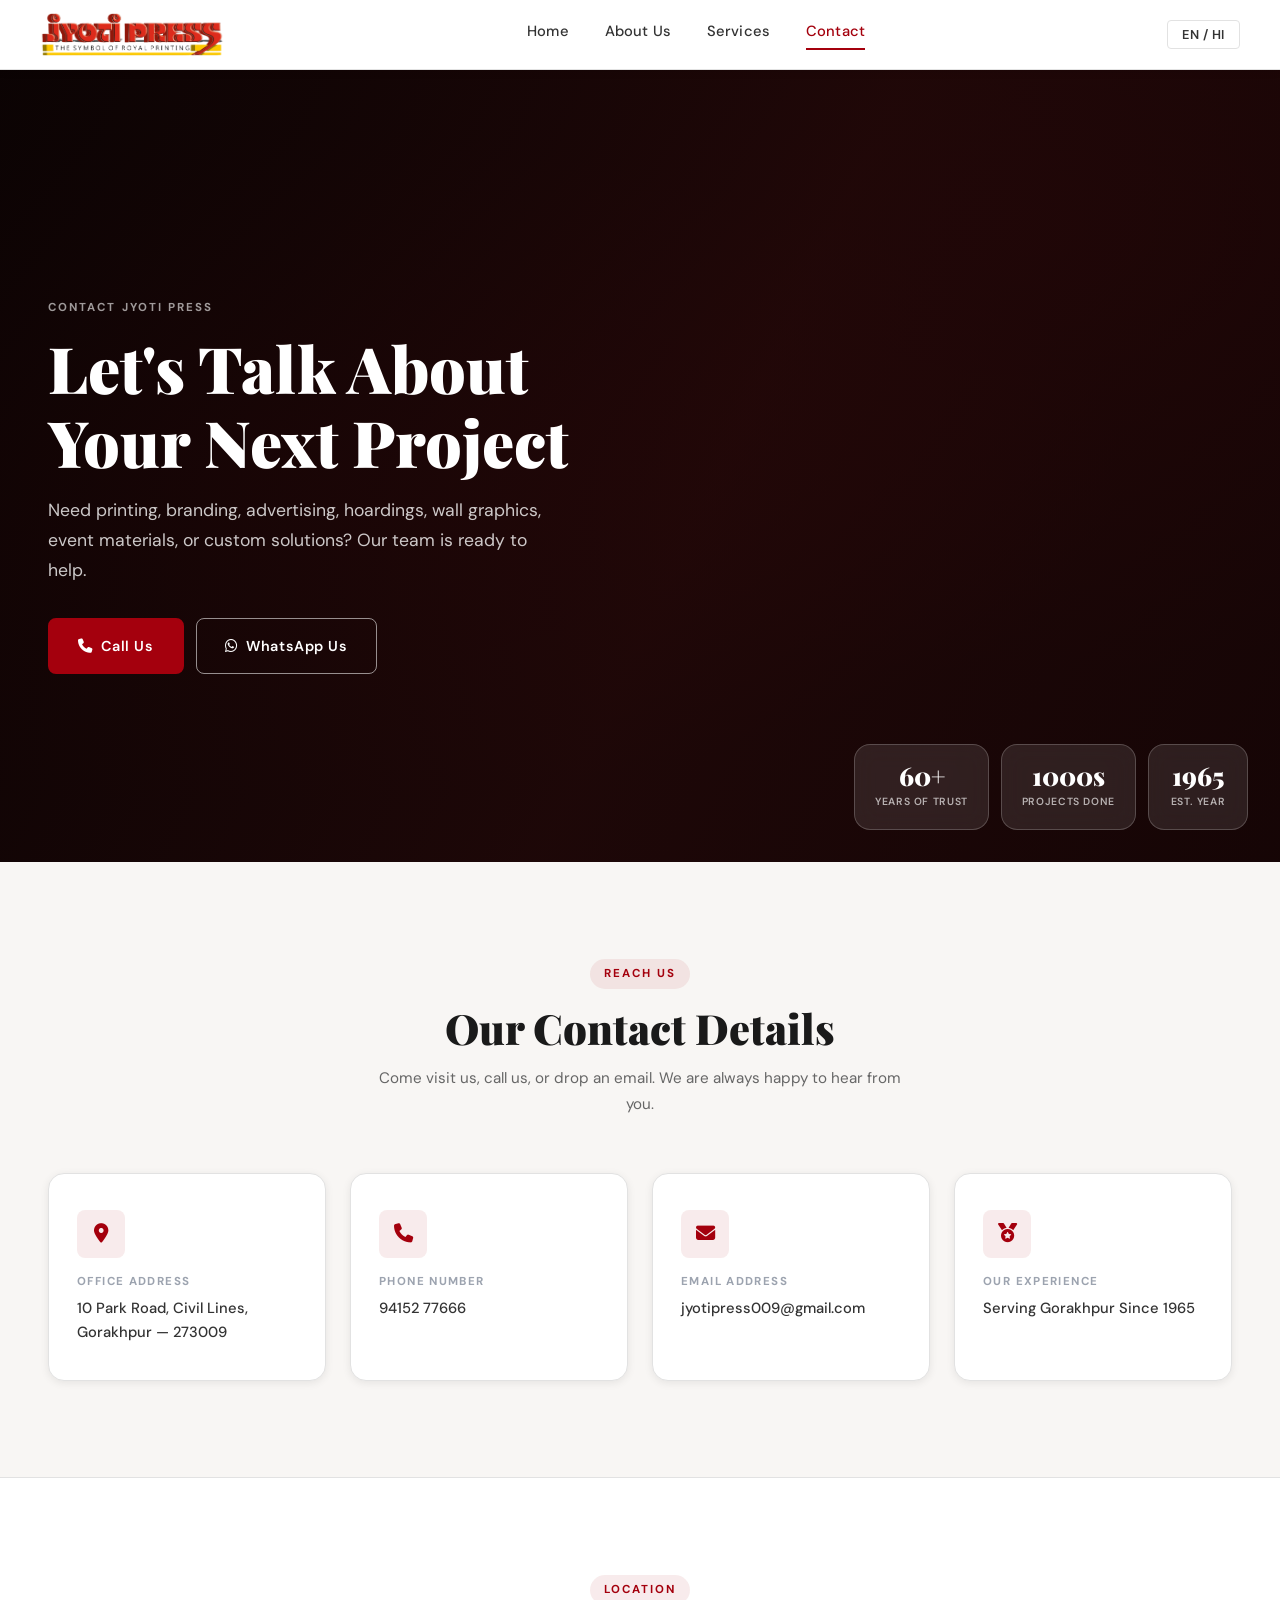
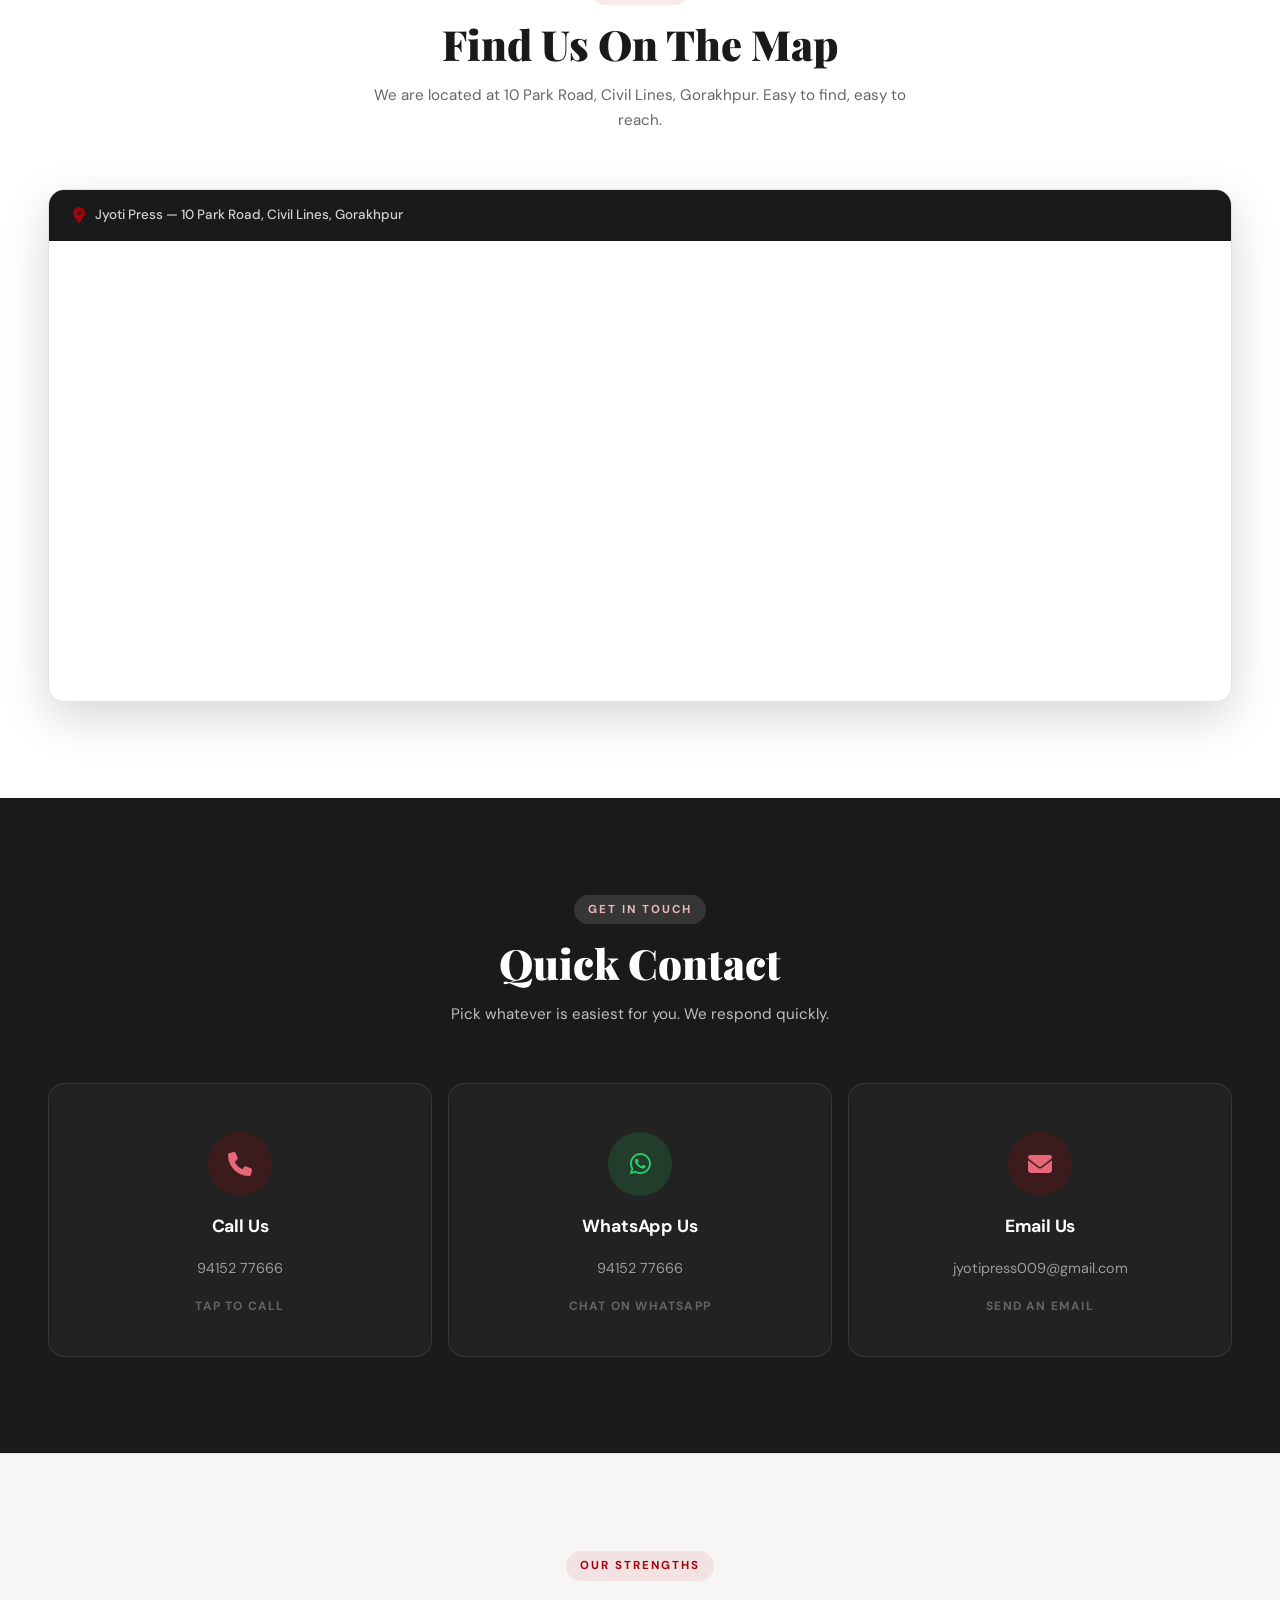
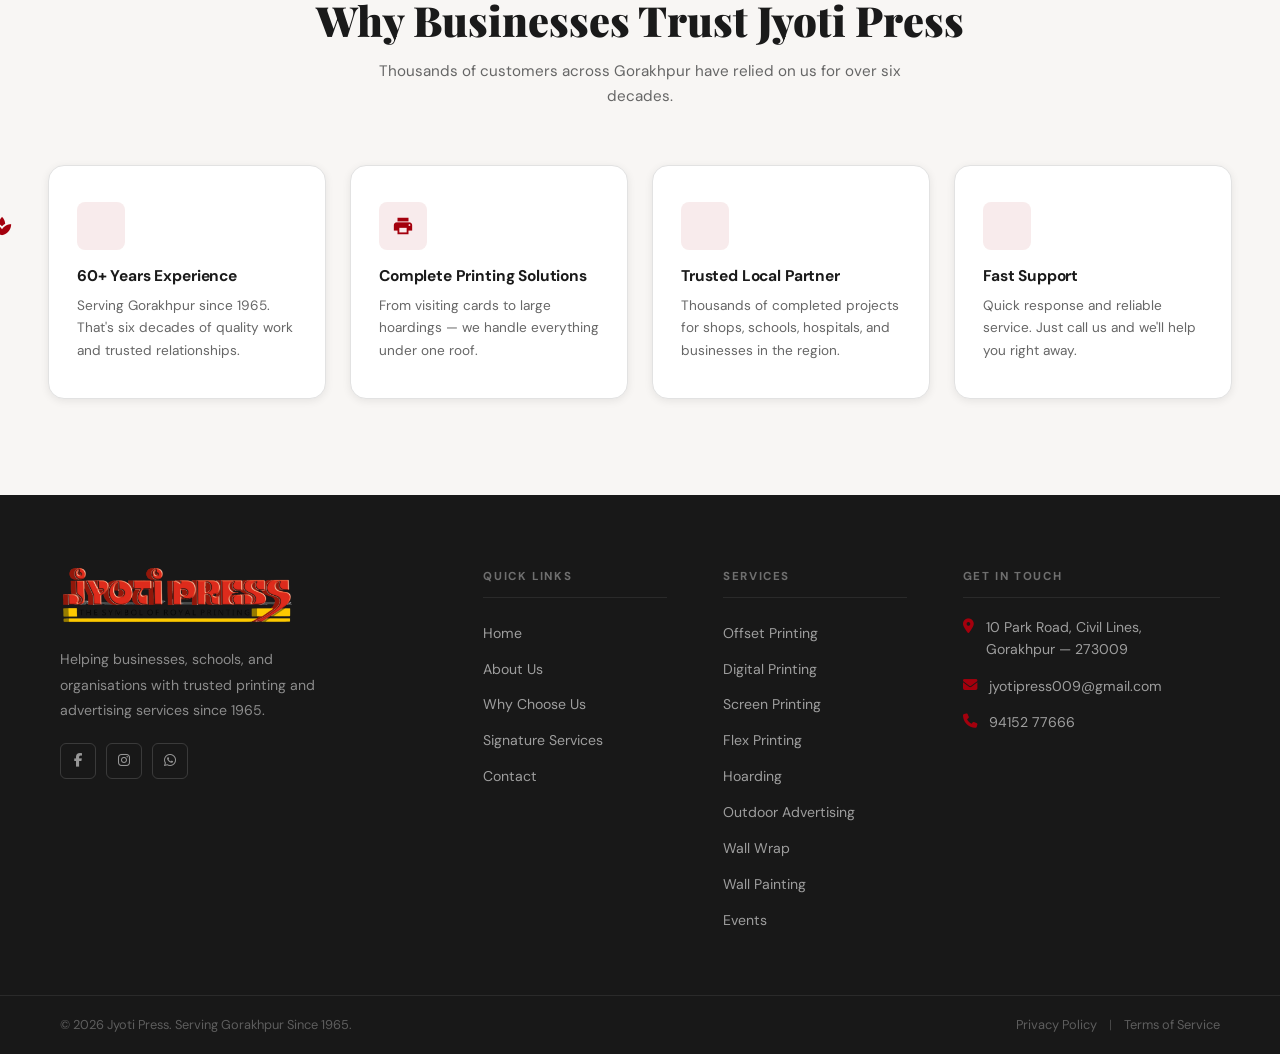
==== pages/contact.html @ e86c391b "Complete website updates and language system improvements" ====
<!DOCTYPE html>
<html lang="en">

<head>
    <meta charset="UTF-8" />
    <meta name="viewport" content="width=device-width, initial-scale=1.0" />
    <title data-i18n="ct.page.title">Contact – Jyoti Press</title>
    <link rel="stylesheet" href="../css/contact.css" />
    <link
        href="https://fonts.googleapis.com/css2?family=Playfair+Display:wght@700;900&family=DM+Sans:wght@400;500;600&display=swap"
        rel="stylesheet" />
    <link href="https://fonts.googleapis.com/icon?family=Material+Icons" rel="stylesheet" />
    <link rel="stylesheet" href="https://cdnjs.cloudflare.com/ajax/libs/font-awesome/6.5.2/css/all.min.css" />
</head>

<body>

    <!-- ========== NAVBAR ========== -->
    <header class="navbar" id="navbar">
        <div class="nav-inner">
            <a href="../index.html" class="nav-logo">
                <img id="siteLogo" src="../assets/img/eng_logo.png" alt="Jyoti Press"
                    onerror="this.style.display='none';this.nextElementSibling.style.display='block'" />
                <span class="logo-fallback">Jyoti Press</span>
            </a>
            <nav class="nav-links">
                <a href="../index.html" data-i18n="nav.home">Home</a>
                <a href="../index.html#about" data-i18n="nav.about">About us</a>
                <a href="services.html" data-i18n="nav.services">Services</a>
                <a href="contact.html" class="active" data-i18n="nav.contact">Contact</a>
            </nav>
            <div class="nav-actions">
                <button class="lang-btn language-btn">EN / HI</button>
                <button class="hamburger" id="hamburger" aria-label="Menu">
                    <span></span><span></span><span></span>
                </button>
            </div>
        </div>
        <div class="mobile-nav" id="mobileNav">
            <a href="../index.html" data-i18n="nav.home">Home</a>
            <a href="../index.html#about" data-i18n="nav.about">About us</a>
            <a href="services.html" data-i18n="nav.services">Services</a>
            <a href="contact.html" class="active" data-i18n="nav.contact">Contact</a>
        </div>
    </header>

    <!-- ========== SECTION 1: CONTACT HERO ========== -->
    <section class="ct-hero">
        <div class="ct-hero-bg"></div>
        <div class="ct-hero-overlay"></div>
        <div class="ct-hero-content">
            <p class="ct-eyebrow" data-i18n="ct.hero.eyebrow">Contact Jyoti Press</p>
            <h1 class="ct-heading" data-i18n-html="ct.hero.heading">Let's Talk About<br />Your Next Project</h1>
            <p class="ct-sub" data-i18n="ct.hero.sub">Need printing, branding, advertising, hoardings, wall graphics,
                event materials, or custom solutions? Our team is ready to help.</p>
            <div class="ct-hero-btns">
                <a href="tel:9415277666" class="btn-primary">
                    <i class="fa-solid fa-phone"></i>
                    <span data-i18n="ct.hero.btn.call">Call Us</span>
                </a>
                <a href="https://wa.me/919415277666" target="_blank" rel="noopener" class="btn-outline">
                    <i class="fa-brands fa-whatsapp"></i>
                    <span data-i18n="ct.hero.btn.wa">WhatsApp Us</span>
                </a>
            </div>
        </div>
        <div class="ct-hero-stats">
            <div class="ct-stat">
                <span class="ct-stat-num">60+</span>
                <span class="ct-stat-label" data-i18n="ct.stat.trust">Years of Trust</span>
            </div>
            <div class="ct-stat">
                <span class="ct-stat-num">1000s</span>
                <span class="ct-stat-label" data-i18n="ct.stat.projects">Projects Done</span>
            </div>
            <div class="ct-stat">
                <span class="ct-stat-num">1965</span>
                <span class="ct-stat-label" data-i18n="ct.stat.est">Est. Year</span>
            </div>
        </div>
    </section>

    <!-- ========== SECTION 2: CONTACT INFORMATION ========== -->
    <section class="ct-info">
        <div class="ct-container">
            <div class="ct-section-header">
                <span class="ct-section-tag" data-i18n="ct.info.tag">Reach Us</span>
                <h2 class="ct-section-heading" data-i18n="ct.info.heading">Our Contact Details</h2>
                <p class="ct-section-sub" data-i18n="ct.info.sub">Come visit us, call us, or drop an email. We are
                    always happy to hear from you.</p>
            </div>
            <div class="ct-info-grid">

                <div class="ct-info-card" data-reveal>
                    <div class="ct-info-icon">
                        <i class="fa-solid fa-location-dot"></i>
                    </div>
                    <div class="ct-info-body">
                        <h3 data-i18n="ct.card.address.title">Office Address</h3>
                        <p data-i18n-html="ct.card.address.body">10 Park Road, Civil Lines,<br />Gorakhpur &mdash;
                            273009</p>
                    </div>
                </div>

                <div class="ct-info-card" data-reveal>
                    <div class="ct-info-icon">
                        <i class="fa-solid fa-phone"></i>
                    </div>
                    <div class="ct-info-body">
                        <h3 data-i18n="ct.card.phone.title">Phone Number</h3>
                        <p><a href="tel:9415277666">94152 77666</a></p>
                    </div>
                </div>

                <div class="ct-info-card" data-reveal>
                    <div class="ct-info-icon">
                        <i class="fa-solid fa-envelope"></i>
                    </div>
                    <div class="ct-info-body">
                        <h3 data-i18n="ct.card.email.title">Email Address</h3>
                        <p><a href="https://mail.google.com/mail/?view=cm&fs=1&to=jyotipress009@gmail.com"
                                target="_blank" rel="noopener noreferrer">jyotipress009@gmail.com</a></p>
                    </div>
                </div>

                <div class="ct-info-card" data-reveal>
                    <div class="ct-info-icon">
                        <i class="fa-solid fa-medal"></i>
                    </div>
                    <div class="ct-info-body">
                        <h3 data-i18n="ct.card.exp.title">Our Experience</h3>
                        <p data-i18n="ct.card.exp.body">Serving Gorakhpur Since 1965</p>
                    </div>
                </div>

            </div>
        </div>
    </section>

    <!-- ========== SECTION 3: GOOGLE MAP ========== -->
    <section class="ct-map">
        <div class="ct-container">
            <div class="ct-section-header">
                <span class="ct-section-tag" data-i18n="ct.map.tag">Location</span>
                <h2 class="ct-section-heading" data-i18n="ct.map.heading">Find Us On The Map</h2>
                <p class="ct-section-sub" data-i18n="ct.map.sub">We are located at 10 Park Road, Civil Lines, Gorakhpur.
                    Easy to find, easy to reach.</p>
            </div>
            <div class="ct-map-wrapper" data-reveal>
                <div class="ct-map-label">
                    <i class="fa-solid fa-location-dot"></i>
                    <span data-i18n="ct.map.label">Jyoti Press — 10 Park Road, Civil Lines, Gorakhpur</span>
                </div>
                <div class="ct-map-frame">
                    <iframe
                        src="https://www.google.com/maps/embed?pb=!1m18!1m12!1m3!1d890.6814086814057!2d83.37813987894381!3d26.75313016111199!2m3!1f0!2f0!2f0!3f0!3m2!1i1024!2i768!4f13.1!3m3!1m2!1s0x39914463c36afdd9%3A0xa5b48ab361d51c6!2sJyoti%20press!5e0!3m2!1sen!2sin!4v1780831730770!5m2!1sen!2sin"
                        width="100%" height="100%" style="border:0;" allowfullscreen="" loading="lazy"
                        referrerpolicy="no-referrer-when-downgrade" title="Jyoti Press Location on Google Maps">
                    </iframe>
                </div>
            </div>
        </div>
    </section>

    <!-- ========== SECTION 4: QUICK CONTACT ACTIONS ========== -->
    <section class="ct-actions">
        <div class="ct-container">
            <div class="ct-section-header ct-section-header--light">
                <span class="ct-section-tag ct-section-tag--light" data-i18n="ct.actions.tag">Get in Touch</span>
                <h2 class="ct-section-heading ct-section-heading--light" data-i18n="ct.actions.heading">Quick Contact
                </h2>
                <p class="ct-section-sub ct-section-sub--light" data-i18n="ct.actions.sub">Pick whatever is easiest for
                    you. We respond quickly.</p>
            </div>
            <div class="ct-actions-grid">

                <a href="tel:9415277666" class="ct-action-card ct-action-card--call" data-reveal>
                    <div class="ct-action-icon">
                        <i class="fa-solid fa-phone"></i>
                    </div>
                    <h3 data-i18n="ct.action.call.title">Call Us</h3>
                    <p>94152 77666</p>
                    <span class="ct-action-cta" data-i18n="ct.action.call.cta">Tap to Call</span>
                </a>

                <a href="https://wa.me/919415277666" target="_blank" rel="noopener"
                    class="ct-action-card ct-action-card--wa" data-reveal>
                    <div class="ct-action-icon">
                        <i class="fa-brands fa-whatsapp"></i>
                    </div>
                    <h3 data-i18n="ct.action.wa.title">WhatsApp Us</h3>
                    <p>94152 77666</p>
                    <span class="ct-action-cta" data-i18n="ct.action.wa.cta">Chat on WhatsApp</span>
                </a>

                <a href="https://mail.google.com/mail/?view=cm&fs=1&to=jyotipress009@gmail.com&su=Inquiry%20from%20Website"
                    target="_blank" rel="noopener noreferrer" class="ct-action-card ct-action-card--email" data-reveal>
                    <div class="ct-action-icon">
                        <i class="fa-solid fa-envelope"></i>
                    </div>
                    <h3 data-i18n="ct.action.email.title">Email Us</h3>
                    <p>jyotipress009@gmail.com</p>
                    <span class="ct-action-cta" data-i18n="ct.action.email.cta">Send an Email</span>
                </a>

            </div>
        </div>
    </section>

    <!-- ========== SECTION 5: BUSINESS INFORMATION ========== -->
    <section class="ct-trust">
        <div class="ct-container">
            <div class="ct-section-header">
                <span class="ct-section-tag" data-i18n="ct.trust.tag">Our Strengths</span>
                <h2 class="ct-section-heading" data-i18n="ct.trust.heading">Why Businesses Trust Jyoti Press</h2>
                <p class="ct-section-sub" data-i18n="ct.trust.sub">Thousands of customers across Gorakhpur have relied
                    on us for over six decades.</p>
            </div>
            <div class="ct-trust-grid">

                <div class="ct-trust-card" data-reveal>
                    <div class="ct-trust-icon">
                        <span class="material-icons">workspace_premium</span>
                    </div>
                    <h4 data-i18n="ct.trust.c1.title">60+ Years Experience</h4>
                    <p data-i18n="ct.trust.c1.desc">Serving Gorakhpur since 1965. That's six decades of quality work and
                        trusted relationships.</p>
                </div>

                <div class="ct-trust-card" data-reveal>
                    <div class="ct-trust-icon">
                        <span class="material-icons">print</span>
                    </div>
                    <h4 data-i18n="ct.trust.c2.title">Complete Printing Solutions</h4>
                    <p data-i18n="ct.trust.c2.desc">From visiting cards to large hoardings — we handle everything under
                        one roof.</p>
                </div>

                <div class="ct-trust-card" data-reveal>
                    <div class="ct-trust-icon">
                        <span class="material-icons">handshake</span>
                    </div>
                    <h4 data-i18n="ct.trust.c3.title">Trusted Local Partner</h4>
                    <p data-i18n="ct.trust.c3.desc">Thousands of completed projects for shops, schools, hospitals, and
                        businesses in the region.</p>
                </div>

                <div class="ct-trust-card" data-reveal>
                    <div class="ct-trust-icon">
                        <span class="material-icons">support_agent</span>
                    </div>
                    <h4 data-i18n="ct.trust.c4.title">Fast Support</h4>
                    <p data-i18n="ct.trust.c4.desc">Quick response and reliable service. Just call us and we'll help you
                        right away.</p>
                </div>

            </div>
        </div>
    </section>

    <!-- ========== FOOTER ========== -->
    <footer class="footer" id="footer">
        <div class="footer-main">
            <div class="footer-grid">

                <div class="footer-col footer-col--brand">
                    <a href="../index.html#home" class="footer-logo-link" tabindex="-1">
                        <img id="footerLogo" src="../assets/img/eng_logo.png" alt="Jyoti Press Logo"
                            class="footer-logo-img" draggable="false" />
                    </a>
                    <p class="footer-brand-desc" data-i18n="footer.brand.desc">Helping businesses, schools, and
                        organisations with trusted printing
                        and advertising services since 1965.</p>
                    <div class="footer-social">
                        <a href="https://facebook.com" target="_blank" rel="noopener" class="footer-social-link"
                            aria-label="Facebook"><i class="fa-brands fa-facebook-f"></i></a>
                        <a href="https://instagram.com" target="_blank" rel="noopener" class="footer-social-link"
                            aria-label="Instagram"><i class="fa-brands fa-instagram"></i></a>
                        <a href="https://wa.me/919415277666" target="_blank" rel="noopener" class="footer-social-link"
                            aria-label="WhatsApp"><i class="fa-brands fa-whatsapp"></i></a>
                    </div>
                </div>

                <div class="footer-col">
                    <h4 class="footer-col-heading" data-i18n="footer.ql.heading">Quick Links</h4>
                    <ul class="footer-links-list">
                        <li><a href="../index.html#home" data-i18n="footer.ql.home">Home</a></li>
                        <li><a href="../index.html#about" data-i18n="footer.ql.about">About Us</a></li>
                        <li><a href="../index.html#why-us" data-i18n="footer.ql.whyus">Why Choose Us</a></li>
                        <li><a href="../index.html#services" data-i18n="footer.ql.services">Our Services</a></li>
                        <li><a href="contact.html" data-i18n="footer.ql.contact">Contact</a></li>
                    </ul>
                </div>

                <div class="footer-col">
                    <h4 class="footer-col-heading" data-i18n="footer.sv.heading">Services</h4>
                    <ul class="footer-links-list">
                        <li><a href="services.html#offset-printing" data-i18n="footer.sv.offset">Offset Printing</a>
                        </li>
                        <li><a href="digitalPrinting.html" data-i18n="footer.sv.digital">Digital Printing</a></li>
                        <li><a href="ScreenPrinting.html" data-i18n="footer.sv.screen">Screen Printing</a></li>
                        <li><a href="FlexPrinting.html" data-i18n="footer.sv.flex">Flex Printing</a></li>
                        <li><a href="Hoarding.html" data-i18n="footer.sv.hoarding">Hoarding</a></li>
                        <li><a href="OutdoorAdvertising.html" data-i18n="footer.sv.outdoor">Outdoor Advertising</a></li>
                        <li><a href="WallWrap.html" data-i18n="footer.sv.wallwrap">Wall Wrap</a></li>
                        <li><a href="WallPainting.html" data-i18n="footer.sv.wallpaint">Wall Painting</a></li>
                        <li><a href="Event.html" data-i18n="footer.sv.events">Events</a></li>
                    </ul>
                </div>

                <div class="footer-col">
                    <h4 class="footer-col-heading" data-i18n="footer.ct.heading">Get In Touch</h4>
                    <ul class="footer-contact-list">
                        <li>
                            <i class="fa-solid fa-location-dot"></i>
                            <span data-i18n-html="footer.ct.address">10 Park Road, Civil Lines,<br>Gorakhpur &mdash;
                                273009</span>
                        </li>
                        <li>
                            <i class="fa-solid fa-envelope"></i>
                            <a href="https://mail.google.com/mail/?view=cm&fs=1&to=jyotipress009@gmail.com"
                                target="_blank" rel="noopener noreferrer">
                                jyotipress009@gmail.com
                            </a>
                        </li>
                        <li>
                            <i class="fa-solid fa-phone"></i>
                            <a href="tel:9415277666">94152 77666</a>
                        </li>
                    </ul>
                </div>

            </div>
        </div>
        <div class="footer-bottom">
            <div class="footer-bottom-inner">
                <span class="footer-copy" data-i18n="footer.copy">&copy; 2026 Jyoti Press. Serving Gorakhpur Since
                    1965.</span>
                <div class="footer-bottom-links">
                    <a href="#" data-i18n="footer.privacy">Privacy Policy</a>
                    <span class="footer-bottom-sep" aria-hidden="true">|</span>
                    <a href="#" data-i18n="footer.terms">Terms of Service</a>
                </div>
            </div>
        </div>
    </footer>

    <script src="../js/language.js"></script>
    <script src="../js/contact.js"></script>
</body>

</html>
---- css/contact.css ----
/* ============================================================
   JYOTI PRESS — contact.css
   ============================================================ */

:root {
  --red: #a4000d;
  --red-dark: #7A1515;
  --red-light: #C42B2B;
  --white: #FFFFFF;
  --off-white: #F8F6F4;
  --light-gray: #EFEFEF;
  --mid-gray: #9CA3AF;
  --dark: #1A1A1A;
  --dark-2: #1c1c1c;
  --footer-bg: #181818;
  --footer-border: rgba(255, 255, 255, 0.08);
  --text: #333333;
  --text-light: #666666;
  --border: #E2E2E2;
  --shadow-sm: 0 2px 8px rgba(0, 0, 0, 0.08);
  --shadow-md: 0 6px 24px rgba(0, 0, 0, 0.12);
  --shadow-lg: 0 16px 48px rgba(0, 0, 0, 0.16);
  --radius: 8px;
  --radius-lg: 16px;
  --transition: 0.28s ease;
  --navbar-h: 70px;
}

*,
*::before,
*::after {
  box-sizing: border-box;
  margin: 0;
  padding: 0;
}

html {
  scroll-behavior: smooth;
  font-size: 16px;
}

body {
  font-family: 'DM Sans', sans-serif;
  color: var(--text);
  background: var(--white);
  overflow-x: hidden;
  width: 100%;
  max-width: 100vw;
  line-height: 1.7;
}

img {
  max-width: 100%;
  display: block;
}

a {
  text-decoration: none;
  color: inherit;
}

ul {
  list-style: none;
}

button {
  font-family: inherit;
  cursor: pointer;
  border: none;
  background: none;
}

.material-icons {
  font-size: inherit;
  vertical-align: middle;
}

/* ============================================================
   NAVBAR
   ============================================================ */
.navbar {
  position: sticky;
  top: 0;
  z-index: 1000;
  background: var(--white);
  border-bottom: 1px solid var(--border);
  height: var(--navbar-h);
  box-shadow: var(--shadow-sm);
  width: 100%;
}

.nav-inner {
  max-width: 1440px;
  margin: 0 auto;
  height: 100%;
  display: flex;
  align-items: center;
  justify-content: space-between;
  padding: 0 40px;
  gap: 24px;
}

.nav-logo {
  display: flex;
  align-items: center;
  gap: 10px;
  flex-shrink: 0;
}

.nav-logo img {
  height: 44px;
  width: auto;
  object-fit: contain;
}

.logo-fallback {
  font-family: 'Playfair Display', serif;
  font-size: 1.4rem;
  font-weight: 700;
  color: var(--red);
  display: none;
}

.nav-logo img[style*="display:none"] + .logo-fallback {
  display: block;
}

.nav-links {
  display: flex;
  align-items: center;
  gap: 36px;
}

.nav-links a {
  font-size: 0.92rem;
  font-weight: 500;
  color: var(--text);
  letter-spacing: 0.01em;
  padding-bottom: 3px;
  border-bottom: 2px solid transparent;
  transition: color var(--transition), border-color var(--transition);
}

.nav-links a:hover,
.nav-links a.active {
  color: var(--red);
  border-bottom-color: var(--red);
}

.nav-actions {
  display: flex;
  align-items: center;
  gap: 12px;
}

.lang-btn {
  font-size: 0.8rem;
  font-weight: 600;
  color: var(--text);
  border: 1.5px solid var(--border);
  padding: 5px 14px;
  border-radius: 4px;
  transition: background var(--transition), border-color var(--transition);
  letter-spacing: 0.04em;
}

.lang-btn:hover {
  background: var(--light-gray);
  border-color: var(--mid-gray);
}

.hamburger {
  display: none;
  flex-direction: column;
  gap: 5px;
  padding: 4px;
}

.hamburger span {
  display: block;
  width: 24px;
  height: 2px;
  background: var(--dark);
  transition: transform var(--transition), opacity var(--transition);
}

.mobile-nav {
  display: none;
  flex-direction: column;
  background: var(--white);
  border-top: 1px solid var(--border);
  padding: 16px 24px 20px;
  gap: 4px;
}

.mobile-nav.open {
  display: flex;
}

.mobile-nav a {
  font-size: 1rem;
  font-weight: 500;
  color: var(--text);
  padding: 10px 0;
  border-bottom: 1px solid var(--light-gray);
  transition: color var(--transition);
}

.mobile-nav a:last-child {
  border-bottom: none;
}

.mobile-nav a.active,
.mobile-nav a:hover {
  color: var(--red);
}

/* ============================================================
   SHARED BUTTONS
   ============================================================ */
.btn-primary {
  display: inline-flex;
  align-items: center;
  justify-content: center;
  gap: 8px;
  background: var(--red);
  color: var(--white);
  font-weight: 600;
  font-size: 0.9rem;
  letter-spacing: 0.04em;
  padding: 14px 28px;
  border-radius: var(--radius);
  border: 2px solid var(--red);
  transition: background var(--transition), transform var(--transition), border-color var(--transition);
  cursor: pointer;
  white-space: nowrap;
}

.btn-primary:hover {
  background: var(--red-dark);
  border-color: var(--red-dark);
  transform: translateY(-1px);
}

.btn-outline {
  display: inline-flex;
  align-items: center;
  justify-content: center;
  gap: 8px;
  background: transparent;
  color: var(--white);
  font-weight: 600;
  font-size: 0.9rem;
  letter-spacing: 0.04em;
  padding: 13px 28px;
  border-radius: var(--radius);
  border: 1.5px solid rgba(255, 255, 255, 0.55);
  transition: background var(--transition), border-color var(--transition);
  cursor: pointer;
  white-space: nowrap;
}

.btn-outline:hover {
  background: rgba(255, 255, 255, 0.1);
  border-color: var(--white);
}

/* ============================================================
   SHARED LAYOUT — mobile-first container
   ============================================================ */
.ct-container {
  width: 100%;
  max-width: 1280px;
  margin: 0 auto;
  padding: 0 16px;
}

.ct-section-header {
  text-align: center;
  margin-bottom: 40px;
}

.ct-section-tag {
  display: inline-block;
  font-size: 0.72rem;
  font-weight: 700;
  letter-spacing: 0.18em;
  text-transform: uppercase;
  color: var(--red);
  background: rgba(164, 0, 13, 0.08);
  padding: 5px 14px;
  border-radius: 40px;
  margin-bottom: 14px;
}

.ct-section-heading {
  font-family: 'Playfair Display', serif;
  font-size: clamp(1.5rem, 5vw, 2.6rem);
  font-weight: 900;
  color: var(--dark);
  line-height: 1.2;
  margin-bottom: 14px;
}

.ct-section-sub {
  font-size: 0.95rem;
  color: var(--text-light);
  max-width: 540px;
  margin: 0 auto;
  line-height: 1.65;
}

.ct-section-tag--light {
  color: rgba(255, 200, 200, 0.9);
  background: rgba(255, 255, 255, 0.12);
}

.ct-section-heading--light {
  color: var(--white);
}

.ct-section-sub--light {
  color: rgba(255, 255, 255, 0.72);
}

/* ============================================================
   REVEAL ANIMATION
   ============================================================ */
[data-reveal] {
  opacity: 0;
  transform: translateY(20px);
  transition: opacity 0.5s ease, transform 0.5s ease;
}

[data-reveal].visible {
  opacity: 1;
  transform: translateY(0);
}

/* ============================================================
   SECTION 1 — HERO
   ============================================================ */
.ct-hero {
  position: relative;
  min-height: 70vh;
  display: flex;
  align-items: center;
  overflow: hidden;
  width: 100%;
}

.ct-hero-bg {
  position: absolute;
  inset: 0;
  background-color: #1a0507;
  background-image:
    radial-gradient(ellipse at 20% 50%, rgba(164, 0, 13, 0.25) 0%, transparent 60%),
    radial-gradient(ellipse at 80% 20%, rgba(164, 0, 13, 0.15) 0%, transparent 50%);
}

.ct-hero-overlay {
  position: absolute;
  inset: 0;
  background: linear-gradient(115deg,
      rgba(10, 3, 3, 0.92) 0%,
      rgba(30, 8, 8, 0.82) 55%,
      rgba(20, 5, 5, 0.70) 100%);
}

.ct-hero-content {
  position: relative;
  z-index: 2;
  width: 100%;
  padding: 60px 16px 48px;
}

.ct-eyebrow {
  font-size: 0.72rem;
  font-weight: 700;
  letter-spacing: 0.18em;
  text-transform: uppercase;
  color: rgba(255, 255, 255, 0.6);
  margin-bottom: 14px;
}

.ct-heading {
  font-family: 'Playfair Display', serif;
  font-size: clamp(1.8rem, 7vw, 4rem);
  font-weight: 900;
  color: var(--white);
  line-height: 1.15;
  margin-bottom: 18px;
  max-width: 680px;
}

.ct-sub {
  font-size: clamp(0.92rem, 3vw, 1.1rem);
  color: rgba(255, 255, 255, 0.78);
  max-width: 520px;
  line-height: 1.7;
  margin-bottom: 32px;
}

.ct-hero-btns {
  display: flex;
  gap: 12px;
  flex-wrap: wrap;
}

.ct-hero-stats {
  position: absolute;
  bottom: 32px;
  right: 32px;
  z-index: 3;
  display: flex;
  gap: 12px;
}

.ct-stat {
  background: rgba(255, 255, 255, 0.1);
  backdrop-filter: blur(12px);
  -webkit-backdrop-filter: blur(12px);
  border: 1px solid rgba(255, 255, 255, 0.2);
  border-radius: var(--radius-lg);
  padding: 18px 20px;
  text-align: center;
  min-width: 100px;
}

.ct-stat-num {
  display: block;
  font-family: 'Playfair Display', serif;
  font-size: 1.6rem;
  font-weight: 900;
  color: var(--white);
  line-height: 1;
  margin-bottom: 5px;
}

.ct-stat-label {
  display: block;
  font-size: 0.65rem;
  font-weight: 600;
  color: rgba(255, 255, 255, 0.65);
  letter-spacing: 0.06em;
  text-transform: uppercase;
}

/* ============================================================
   SECTION 2 — CONTACT INFORMATION
   ============================================================ */
.ct-info {
  padding: 64px 0;
  background: var(--off-white);
}

.ct-info-grid {
  display: grid;
  grid-template-columns: 1fr 1fr;
  gap: 16px;
}

.ct-info-card {
  background: var(--white);
  border-radius: var(--radius-lg);
  padding: 24px 20px;
  box-shadow: var(--shadow-sm);
  display: flex;
  flex-direction: column;
  align-items: flex-start;
  gap: 14px;
  border: 1px solid var(--border);
  transition: transform var(--transition), box-shadow var(--transition), border-color var(--transition);
}

.ct-info-card:hover {
  transform: translateY(-4px);
  box-shadow: var(--shadow-md);
  border-color: rgba(164, 0, 13, 0.2);
}

.ct-info-icon {
  width: 48px;
  height: 48px;
  background: rgba(164, 0, 13, 0.08);
  border-radius: var(--radius);
  display: flex;
  align-items: center;
  justify-content: center;
  font-size: 1.2rem;
  color: var(--red);
  flex-shrink: 0;
  transition: background var(--transition), color var(--transition);
}

.ct-info-card:hover .ct-info-icon {
  background: var(--red);
  color: var(--white);
}

.ct-info-body h3 {
  font-family: 'DM Sans', sans-serif;
  font-size: 0.72rem;
  font-weight: 700;
  text-transform: uppercase;
  letter-spacing: 0.12em;
  color: var(--mid-gray);
  margin-bottom: 6px;
}

.ct-info-body p {
  font-size: 0.92rem;
  color: var(--text);
  font-weight: 500;
  line-height: 1.6;
}

.ct-info-body p a {
  color: var(--text);
  transition: color var(--transition);
}

.ct-info-body p a:hover {
  color: var(--red);
}

/* ============================================================
   SECTION 3 — GOOGLE MAP
   ============================================================ */
.ct-map {
  padding: 64px 0;
  background: var(--white);
  border-top: 1px solid var(--border);
}

.ct-map-wrapper {
  border-radius: var(--radius-lg);
  overflow: hidden;
  box-shadow: var(--shadow-lg);
  border: 1px solid var(--border);
  width: 100%;
}

.ct-map-label {
  display: flex;
  align-items: center;
  gap: 10px;
  background: var(--dark);
  color: rgba(255, 255, 255, 0.8);
  padding: 12px 20px;
  font-size: 0.84rem;
  font-weight: 500;
}

.ct-map-label i {
  color: var(--red);
  font-size: 1rem;
  flex-shrink: 0;
}

.ct-map-frame {
  width: 100%;
  height: 300px;
  position: relative;
  overflow: hidden;
}

.ct-map-frame iframe {
  width: 100%;
  height: 100%;
  border: none;
  display: block;
}

/* ============================================================
   SECTION 4 — QUICK CONTACT ACTIONS
   ============================================================ */
.ct-actions {
  padding: 64px 0;
  background: var(--dark);
}

.ct-actions-grid {
  display: grid;
  grid-template-columns: 1fr;
  gap: 16px;
}

.ct-action-card {
  display: flex;
  flex-direction: column;
  align-items: center;
  text-align: center;
  gap: 12px;
  padding: 36px 24px 30px;
  border-radius: var(--radius-lg);
  border: 1px solid rgba(255, 255, 255, 0.1);
  background: rgba(255, 255, 255, 0.04);
  text-decoration: none;
  transition: transform var(--transition), background var(--transition), border-color var(--transition), box-shadow var(--transition);
  cursor: pointer;
}

.ct-action-card:hover {
  transform: translateY(-4px);
  box-shadow: var(--shadow-lg);
}

.ct-action-card--call:hover {
  background: rgba(164, 0, 13, 0.18);
  border-color: rgba(164, 0, 13, 0.4);
}

.ct-action-card--wa:hover {
  background: rgba(37, 211, 102, 0.12);
  border-color: rgba(37, 211, 102, 0.35);
}

.ct-action-card--email:hover {
  background: rgba(164, 0, 13, 0.18);
  border-color: rgba(164, 0, 13, 0.4);
}

.ct-action-icon {
  width: 64px;
  height: 64px;
  border-radius: 50%;
  display: flex;
  align-items: center;
  justify-content: center;
  font-size: 1.5rem;
  transition: background var(--transition), transform var(--transition);
}

.ct-action-card--call .ct-action-icon {
  background: rgba(164, 0, 13, 0.2);
  color: #e8667a;
}

.ct-action-card--call:hover .ct-action-icon {
  background: var(--red);
  color: var(--white);
  transform: scale(1.08);
}

.ct-action-card--wa .ct-action-icon {
  background: rgba(37, 211, 102, 0.15);
  color: #25D366;
}

.ct-action-card--wa:hover .ct-action-icon {
  background: #25D366;
  color: var(--white);
  transform: scale(1.08);
}

.ct-action-card--email .ct-action-icon {
  background: rgba(164, 0, 13, 0.2);
  color: #e8667a;
}

.ct-action-card--email:hover .ct-action-icon {
  background: var(--red);
  color: var(--white);
  transform: scale(1.08);
}

.ct-action-card h3 {
  font-family: 'DM Sans', sans-serif;
  font-size: 1.1rem;
  font-weight: 700;
  color: var(--white);
  letter-spacing: -0.01em;
}

.ct-action-card p {
  font-size: 0.9rem;
  color: rgba(255, 255, 255, 0.55);
  line-height: 1.5;
}

.ct-action-cta {
  font-size: 0.75rem;
  font-weight: 700;
  letter-spacing: 0.1em;
  text-transform: uppercase;
  color: rgba(255, 255, 255, 0.3);
  transition: color var(--transition);
}

.ct-action-card:hover .ct-action-cta {
  color: rgba(255, 255, 255, 0.7);
}

/* ============================================================
   SECTION 5 — BUSINESS INFORMATION
   ============================================================ */
.ct-trust {
  padding: 64px 0;
  background: var(--off-white);
  border-top: 1px solid var(--border);
}

.ct-trust-grid {
  display: grid;
  grid-template-columns: 1fr 1fr;
  gap: 16px;
}

.ct-trust-card {
  background: var(--white);
  border-radius: var(--radius-lg);
  padding: 28px 22px;
  box-shadow: var(--shadow-sm);
  border: 1px solid var(--border);
  transition: transform var(--transition), box-shadow var(--transition), border-color var(--transition);
}

.ct-trust-card:hover {
  transform: translateY(-4px);
  box-shadow: var(--shadow-md);
  border-color: rgba(164, 0, 13, 0.2);
}

.ct-trust-icon {
  width: 48px;
  height: 48px;
  background: rgba(164, 0, 13, 0.08);
  border-radius: var(--radius);
  display: flex;
  align-items: center;
  justify-content: center;
  margin-bottom: 16px;
  transition: background var(--transition);
}

.ct-trust-icon .material-icons {
  font-size: 1.4rem !important;
  color: var(--red);
  transition: color var(--transition);
}

.ct-trust-card:hover .ct-trust-icon {
  background: var(--red);
}

.ct-trust-card:hover .ct-trust-icon .material-icons {
  color: var(--white);
}

.ct-trust-card h4 {
  font-family: 'DM Sans', sans-serif;
  font-size: 0.97rem;
  font-weight: 700;
  color: var(--dark);
  margin-bottom: 8px;
  line-height: 1.35;
  letter-spacing: -0.01em;
}

.ct-trust-card p {
  font-size: 0.85rem;
  color: var(--text-light);
  line-height: 1.65;
}

/* ============================================================
   FOOTER
   ============================================================ */
.footer {
  background: var(--footer-bg);
}

.footer-main {
  padding: 56px 16px 44px;
  border-bottom: 1px solid var(--footer-border);
}

.footer-grid {
  max-width: 1280px;
  margin: 0 auto;
  display: grid;
  grid-template-columns: 1fr;
  gap: 36px;
}

.footer-logo-link {
  display: inline-block;
  margin-bottom: 16px;
  user-select: none;
  -webkit-user-select: none;
  pointer-events: none;
}

.footer-logo-img {
  height: 48px;
  width: auto;
  object-fit: contain;
  display: block;
  user-select: none;
  -webkit-user-drag: none;
}

.footer-brand-desc {
  font-size: 0.88rem;
  color: rgba(255, 255, 255, 0.5);
  line-height: 1.8;
  margin-bottom: 20px;
  max-width: 100%;
}

.footer-social {
  display: flex;
  gap: 10px;
}

.footer-social-link {
  width: 36px;
  height: 36px;
  border-radius: 6px;
  border: 1px solid rgba(255, 255, 255, 0.15);
  display: flex;
  align-items: center;
  justify-content: center;
  color: rgba(255, 255, 255, 0.55);
  font-size: 0.85rem;
  transition: background var(--transition), color var(--transition), border-color var(--transition);
}

.footer-social-link:hover {
  background: var(--red);
  color: var(--white);
  border-color: var(--red);
}

.footer-col-heading {
  font-size: 0.72rem;
  font-weight: 700;
  text-transform: uppercase;
  letter-spacing: 0.14em;
  color: rgba(255, 255, 255, 0.38);
  margin-bottom: 18px;
  padding-bottom: 10px;
  border-bottom: 1px solid rgba(255, 255, 255, 0.08);
}

.footer-links-list {
  display: flex;
  flex-direction: column;
  gap: 0;
}

.footer-links-list li a {
  display: block;
  font-size: 0.88rem;
  color: rgba(255, 255, 255, 0.58);
  padding: 6px 0;
  transition: color var(--transition), padding-left var(--transition);
}

.footer-links-list li a:hover {
  color: var(--white);
  padding-left: 6px;
}

.footer-contact-list {
  display: flex;
  flex-direction: column;
  gap: 14px;
}

.footer-contact-list li {
  display: flex;
  align-items: flex-start;
  gap: 12px;
  font-size: 0.88rem;
  color: rgba(255, 255, 255, 0.58);
  line-height: 1.6;
}

.footer-contact-list li i {
  color: var(--red);
  font-size: 0.9rem;
  margin-top: 3px;
  flex-shrink: 0;
}

.footer-contact-list li a {
  color: rgba(255, 255, 255, 0.58);
  transition: color var(--transition);
}

.footer-contact-list li a:hover {
  color: var(--white);
}

.footer-bottom {
  padding: 0 16px;
}

.footer-bottom-inner {
  max-width: 1280px;
  margin: 0 auto;
  display: flex;
  flex-direction: column;
  align-items: flex-start;
  padding: 18px 0;
  gap: 8px;
}

.footer-copy {
  font-size: 0.8rem;
  color: rgba(255, 255, 255, 0.3);
}

.footer-bottom-links {
  display: flex;
  align-items: center;
  gap: 12px;
}

.footer-bottom-links a {
  font-size: 0.8rem;
  color: rgba(255, 255, 255, 0.3);
  transition: color var(--transition);
}

.footer-bottom-links a:hover {
  color: rgba(255, 255, 255, 0.7);
}

.footer-bottom-sep {
  font-size: 0.8rem;
  color: rgba(255, 255, 255, 0.2);
}

/* ============================================================
   RESPONSIVE — 480px
   ============================================================ */
@media (min-width: 480px) {
  .ct-container {
    padding: 0 20px;
  }

  .ct-hero-content {
    padding: 64px 20px 52px;
  }

  .footer-main {
    padding: 56px 20px 44px;
  }

  .footer-bottom {
    padding: 0 20px;
  }
}

/* ============================================================
   RESPONSIVE — 600px
   ============================================================ */
@media (min-width: 600px) {
  .ct-actions-grid {
    grid-template-columns: repeat(3, 1fr);
  }

  .ct-map-frame {
    height: 360px;
  }
}

/* ============================================================
   RESPONSIVE — 768px (tablet)
   ============================================================ */
@media (min-width: 768px) {
  :root {
    --navbar-h: 70px;
  }

  .ct-container {
    padding: 0 32px;
  }

  .ct-section-header {
    margin-bottom: 48px;
  }

  .ct-hero {
    min-height: 80vh;
  }

  .ct-hero-content {
    padding: 80px 32px 64px;
    max-width: 1280px;
    margin: 0 auto;
  }

  .ct-hero-stats {
    display: flex;
  }

  .ct-info {
    padding: 80px 0;
  }

  .ct-info-grid {
    grid-template-columns: repeat(2, 1fr);
    gap: 20px;
  }

  .ct-info-card {
    padding: 30px 24px;
  }

  .ct-map {
    padding: 80px 0;
  }

  .ct-map-frame {
    height: 420px;
  }

  .ct-actions {
    padding: 80px 0;
  }

  .ct-trust {
    padding: 80px 0;
  }

  .ct-trust-grid {
    grid-template-columns: repeat(2, 1fr);
    gap: 20px;
  }

  .footer-main {
    padding: 64px 32px 48px;
  }

  .footer-bottom {
    padding: 0 32px;
  }

  .footer-grid {
    grid-template-columns: 1fr 1fr;
    gap: 40px 32px;
  }

  .footer-col--brand {
    grid-column: 1 / -1;
  }

  .footer-bottom-inner {
    flex-direction: row;
    align-items: center;
    justify-content: space-between;
  }
}

/* ============================================================
   RESPONSIVE — 860px
   ============================================================ */
@media (min-width: 860px) {
  .nav-links {
    display: none;
  }
}

/* ============================================================
   RESPONSIVE — 1024px (desktop)
   ============================================================ */
@media (min-width: 1024px) {
  .nav-links {
    display: flex;
  }

  .hamburger {
    display: none !important;
  }

  .ct-container {
    padding: 0 48px;
  }

  .ct-section-header {
    margin-bottom: 56px;
  }

  .ct-hero {
    min-height: 88vh;
  }

  .ct-hero-content {
    padding: 100px 48px 60px;
  }

  .ct-info {
    padding: 96px 0;
  }

  .ct-info-grid {
    grid-template-columns: repeat(4, 1fr);
    gap: 24px;
  }

  .ct-info-card {
    padding: 36px 28px;
  }

  .ct-map {
    padding: 96px 0;
  }

  .ct-map-frame {
    height: 460px;
  }

  .ct-map-label {
    padding: 14px 24px;
  }

  .ct-actions {
    padding: 96px 0;
  }

  .ct-action-card {
    padding: 48px 32px 40px;
    gap: 16px;
  }

  .ct-trust {
    padding: 96px 0;
  }

  .ct-trust-grid {
    grid-template-columns: repeat(4, 1fr);
    gap: 24px;
  }

  .ct-trust-card {
    padding: 36px 28px;
  }

  .footer-main {
    padding: 72px 60px 56px;
  }

  .footer-bottom {
    padding: 0 60px;
  }

  .footer-grid {
    grid-template-columns: 2fr 1fr 1fr 1.4fr;
    gap: 56px;
  }

  .footer-col--brand {
    grid-column: auto;
  }

  .footer-logo-img {
    height: 56px;
  }

  .footer-brand-desc {
    max-width: 280px;
  }
}

/* ============================================================
   RESPONSIVE — 1280px
   ============================================================ */
@media (min-width: 1280px) {
  .ct-hero-content {
    padding: 100px 48px 60px;
  }

  .nav-inner {
    padding: 0 40px;
  }

  .footer-grid {
    gap: 56px;
  }
}

/* ============================================================
   MOBILE NAV — shown below 860px
   ============================================================ */
@media (max-width: 860px) {
  .nav-links {
    display: none;
  }

  .hamburger {
    display: flex;
  }
}

@media (max-width: 480px) {
  .nav-inner {
    padding: 0 16px;
  }

  .lang-btn {
    padding: 4px 10px;
    font-size: 0.75rem;
  }
}
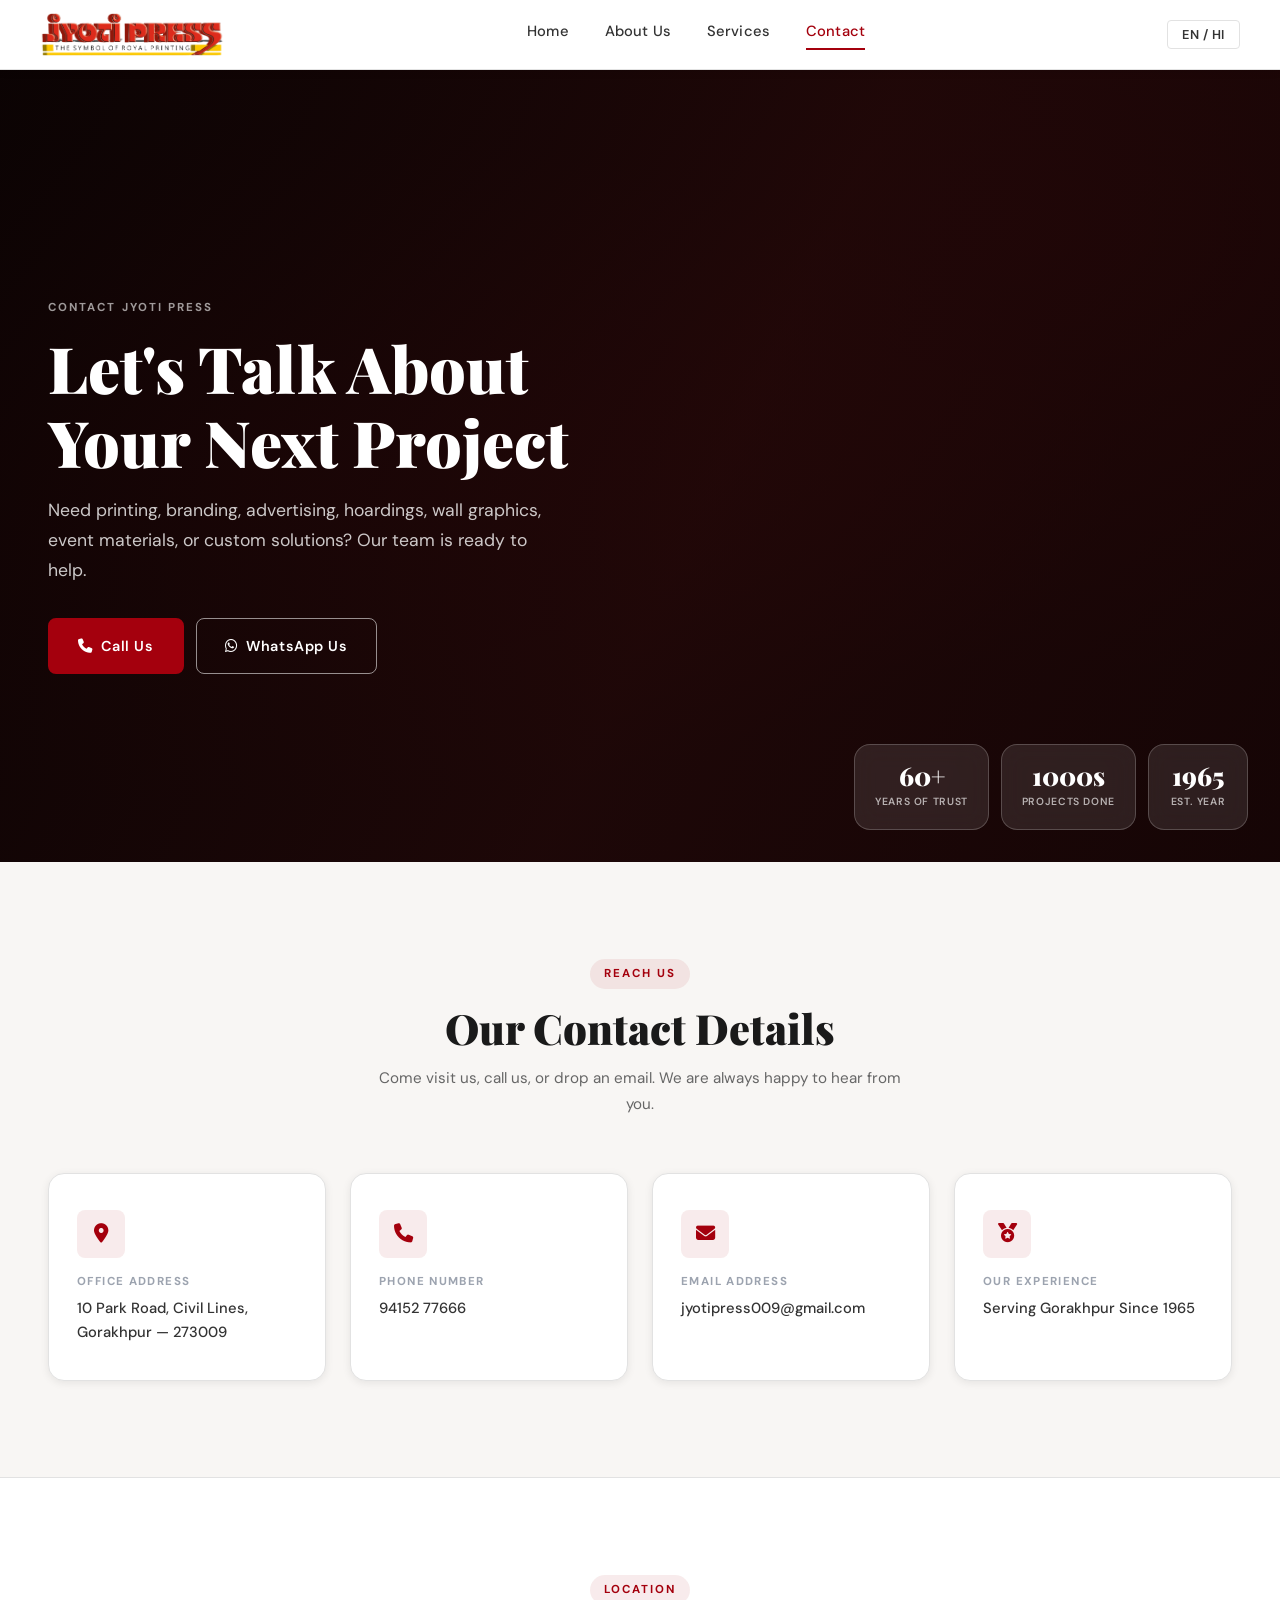
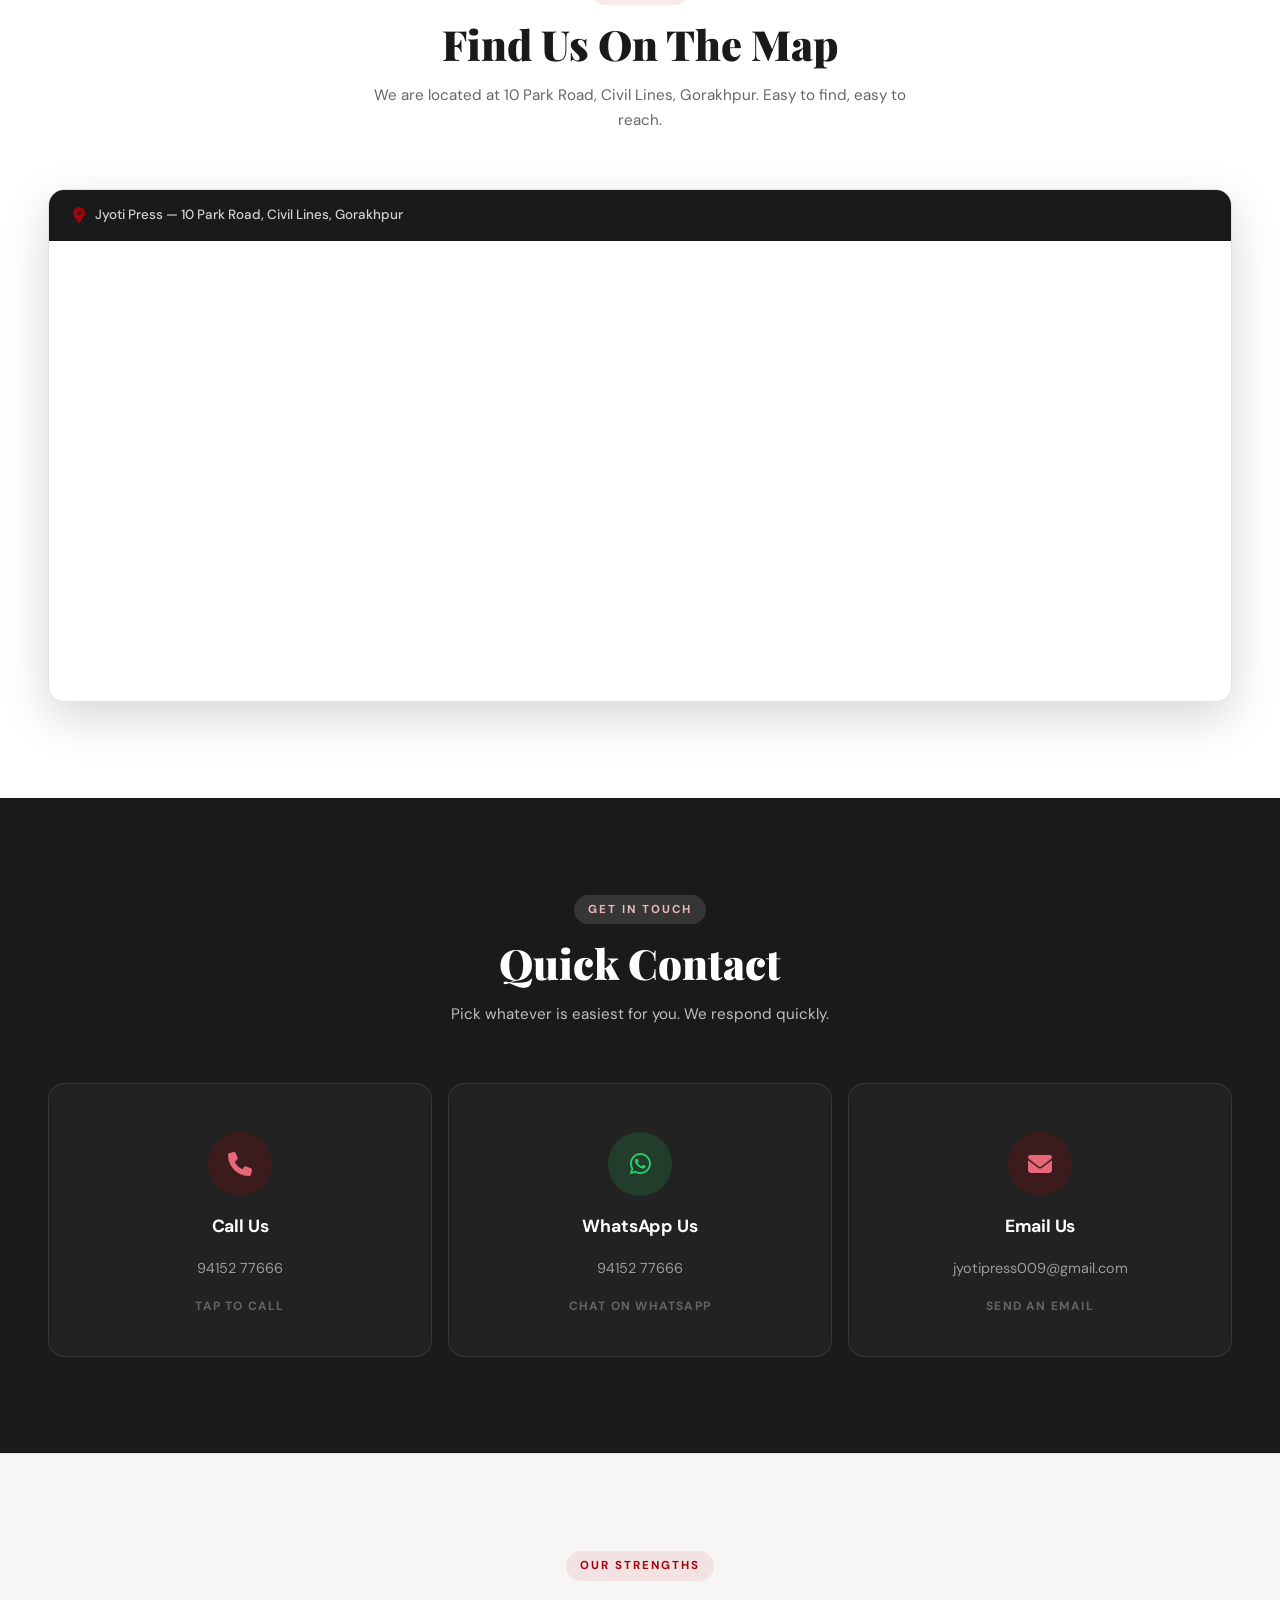
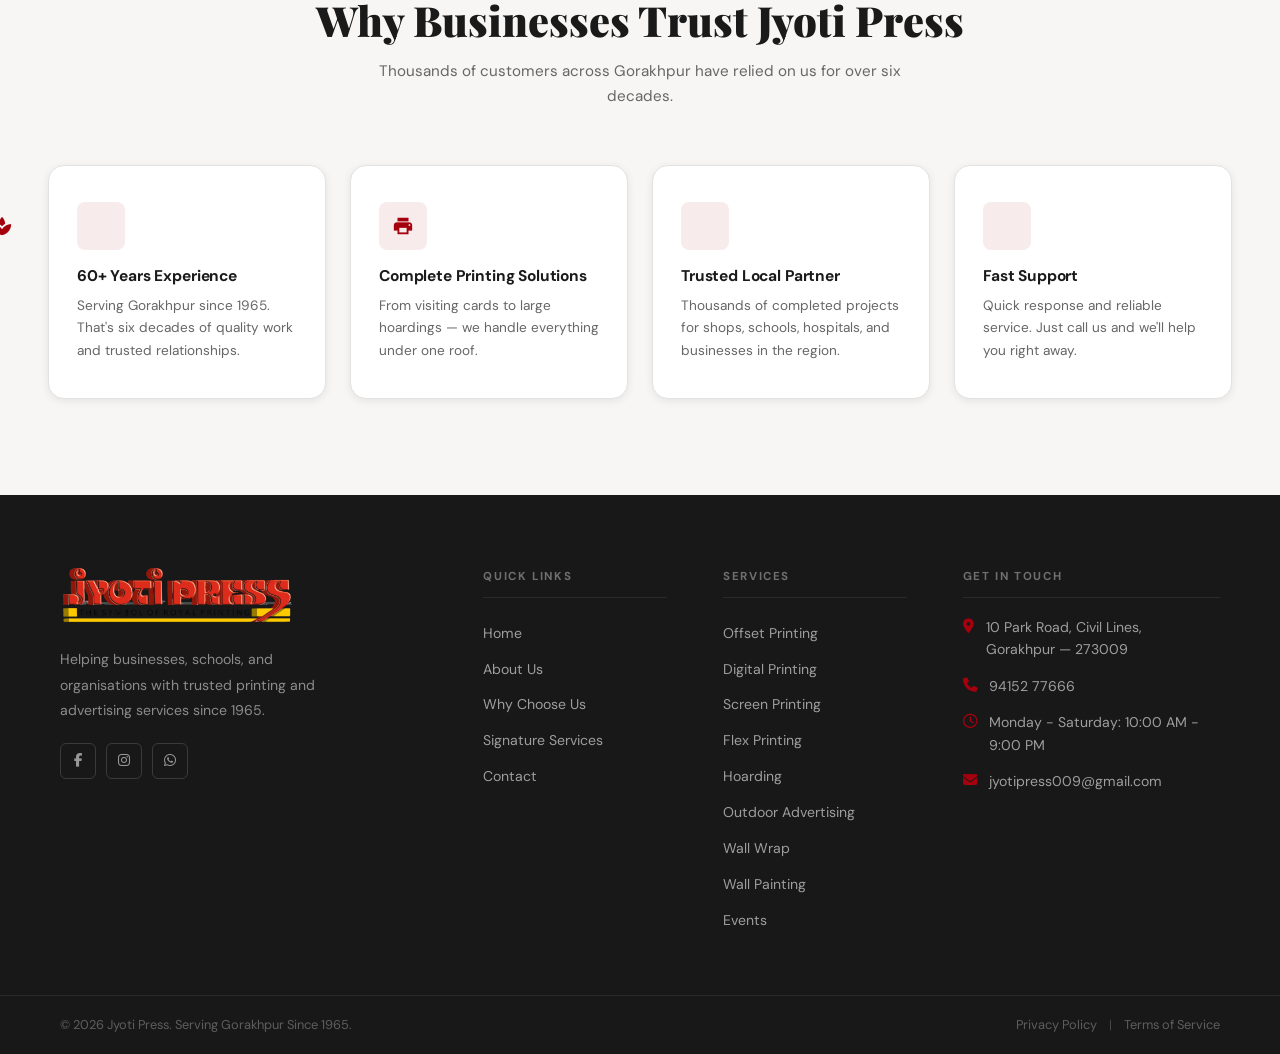
==== commit b8143985: "Update contact.html" ====
--- a/pages/contact.html
+++ b/pages/contact.html
@@ -317,15 +317,19 @@
                                 273009</span>
                         </li>
                         <li>
+                            <i class="fa-solid fa-phone"></i>
+                            <a href="tel:9415277666">94152 77666</a>
+                        </li>
+                        <li>
+                            <i class="fa-regular fa-clock"></i>
+                            <span data-i18n="footer.ct.hours">Monday - Saturday: 10:00 AM - 9:00 PM</span>
+                        </li>
+                        <li>
                             <i class="fa-solid fa-envelope"></i>
                             <a href="https://mail.google.com/mail/?view=cm&fs=1&to=jyotipress009@gmail.com"
                                 target="_blank" rel="noopener noreferrer">
                                 jyotipress009@gmail.com
                             </a>
-                        </li>
-                        <li>
-                            <i class="fa-solid fa-phone"></i>
-                            <a href="tel:9415277666">94152 77666</a>
                         </li>
                     </ul>
                 </div>
@@ -349,4 +353,4 @@
     <script src="../js/contact.js"></script>
 </body>
 
-</html>+</html>
